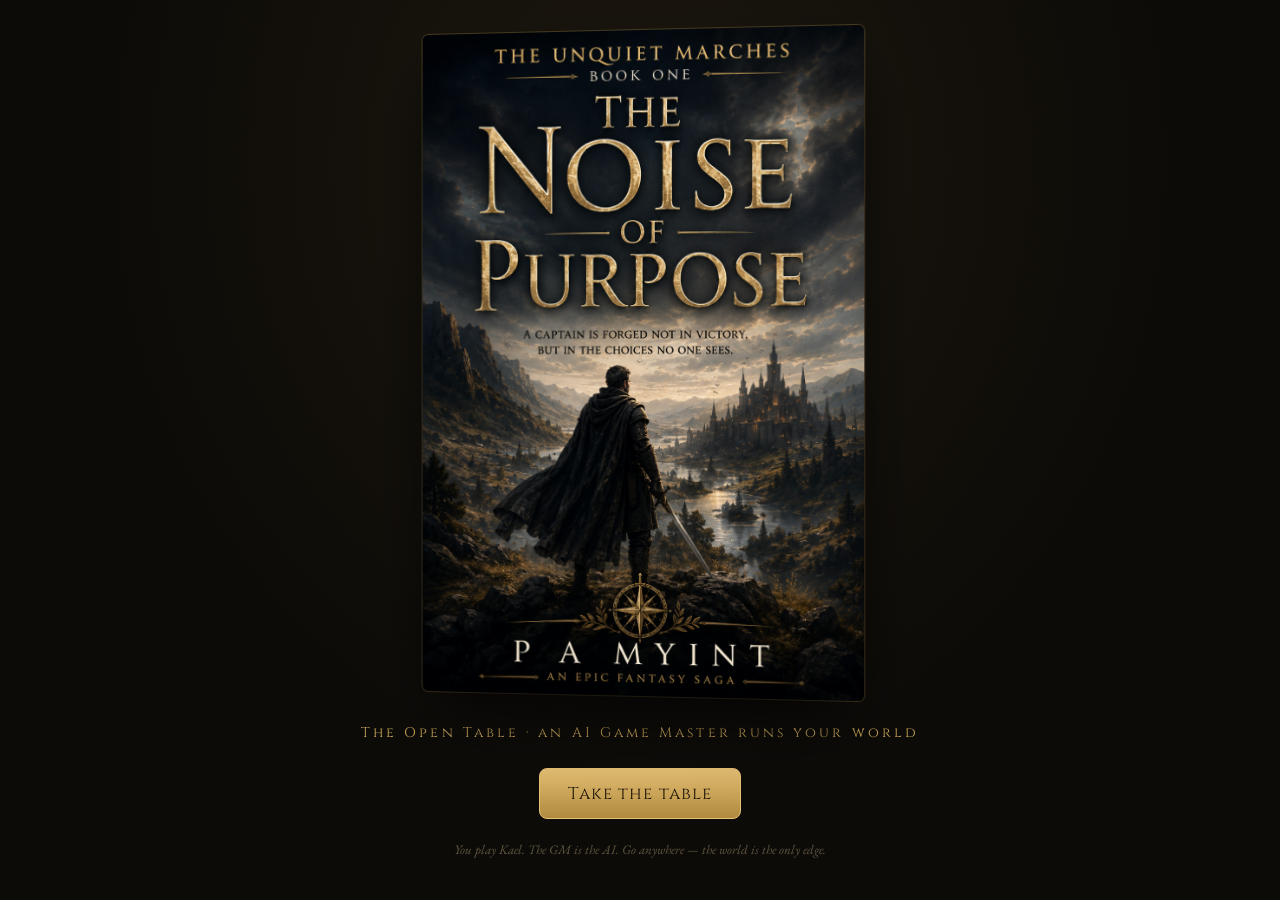
==== play-gm.html @ 0cc5546c "feat: Book One Canon Pack as the GM brain; original-PC open table Per the founder design note. Add c" ====
<!doctype html>
<html lang="en">
<head>
  <meta charset="utf-8" />
  <meta name="viewport" content="width=device-width, initial-scale=1" />
  <title>The Unquiet Marches · The Open Table</title>
  <meta name="theme-color" content="#100e0a" />
  <link rel="icon" href="assets/favicon.svg" type="image/svg+xml" />
  <link rel="stylesheet" href="hud.css" />
</head>
<body>

  <!-- Cover / entry -->
  <section id="cover" class="book">
    <div class="book-cover-stage">
      <div class="bookcover-frame"><img class="bookcover-img" src="assets/cover.png" alt="The Unquiet Marches" /></div>
      <p class="cover-eye" style="margin-top:22px">The Open Table · an AI Game Master runs your world</p>
      <div class="book-cover-cta">
        <button id="beginBtn" class="big-btn">Take the table</button>
        <button id="continueBtn" class="big-btn ghost" style="display:none">Continue the session</button>
      </div>
      <p class="hud-foot" style="margin-top:14px">You play Kael. The GM is the AI. Go anywhere — the world is the only edge.</p>
    </div>
  </section>

  <!-- The table -->
  <div class="hud" id="hud" style="display:none">
    <header class="hud-top">
      <span class="brandmark">THE UNQUIET MARCHES</span>
      <span class="brandsub">The Open Table</span>
      <span class="top-btns">
        <button id="keyBtn" class="mini-btn">API key</button>
        <button id="newBtn" class="mini-btn">New</button>
      </span>
    </header>

    <div class="hud-band two">
      <div class="gm">
        <div class="flourish"><span class="ln"></span>&#10070;<span class="ln"></span></div>
        <p class="eyebrow" id="gmTitle">The Ridge Road</p>
        <div id="gmText"></div>
        <div id="diceTray" class="dice-tray" style="display:none"></div>
      </div>
      <div class="card">
        <div class="port"><img src="assets/favicon.svg" alt="" style="object-fit:contain; padding:22px; opacity:.85" /></div>
        <div class="plate">YOU</div>
        <div class="meta">
          <div class="role">A NEWCOMER TO THE MARCHES</div>
          <div id="kaelStats"></div>
        </div>
      </div>
    </div>

    <div class="board-stage">
      <div class="board">
        <img src="assets/map/core-map.jpg" alt="The Stormwright Cycle — Core Regions map" />
        <div class="vig"></div>
        <div class="tok" id="tokKael" style="left:57%; top:43%;">
          <div class="chip"><img src="assets/icons/purpose.png" alt="" /></div>
          <div class="lbl">Kael</div>
        </div>
      </div>
    </div>

    <div class="hud-actions" id="actions"></div>

    <div class="gm-controls">
      <button id="surgeBtn" class="surge-btn"><img src="assets/icons/force.png" alt="" /> Surge</button>
      <input id="freeInput" type="text" class="free-input" placeholder="Do anything — say it, and the table answers…" autocomplete="off" />
      <button id="sendBtn" class="mini-btn send">Act</button>
    </div>
    <p class="hud-foot"><svg width="15" height="15" viewBox="0 0 24 24" fill="none" stroke="#7a6a44" stroke-width="1.6"><path d="M12 2 21 7v10l-9 5-9-5V7z"/><path d="M12 12 21 7M12 12v10M12 12 3 7"/></svg> the Game Master rolls behind the screen</p>
  </div>

  <!-- Ending -->
  <section id="complete" class="complete" style="display:none">
    <div class="complete-card">
      <p class="cover-eye">The Open Table</p>
      <h1 class="cover-h1">The account closes</h1>
      <div class="complete-grid">
        <div><p class="eyebrow">How it ended</p><div id="completeAccount" class="complete-account"></div></div>
        <div><p class="eyebrow">Kael Vorn</p><div id="completePortrait" class="complete-portrait"></div></div>
      </div>
      <button id="restartBtn" class="big-btn">Take the table again</button>
    </div>
  </section>

  <!-- API key -->
  <section id="keyModal" class="rules-overlay" style="display:none">
    <div class="rules-card" style="max-width:520px; text-align:left">
      <p class="cover-eye">The Game Master needs a key</p>
      <h2 class="rules-title" style="margin-bottom:12px">Enable the AI Game Master</h2>
      <p style="font-family:var(--gr); color:var(--ink); line-height:1.6; margin:0 0 14px">Paste an Anthropic API key. It is stored in this browser only and sent straight to Anthropic — never to any other server. Get one at <b>console.anthropic.com</b>.</p>
      <input id="keyInput" type="password" class="free-input" placeholder="sk-ant-api03-…" autocomplete="off" spellcheck="false" style="width:100%; margin-bottom:14px" />
      <div style="display:flex; gap:12px; flex-wrap:wrap">
        <button id="keySave" class="big-btn">Seat the GM</button>
        <button id="keyMock" class="mini-btn">Try a demo turn (no key)</button>
      </div>
    </div>
  </section>

  <script src="gm-play.js"></script>
</body>
</html>
---- hud.css ----
/* ════════════════════════════════════════════════════════════
   The Unquiet Marches — Game HUD prototype theme
   Brand: near-black + luminous gold · Cinzel titles · EB Garamond body
   Standalone (play-hud.html). Does not touch the live engine.
   ════════════════════════════════════════════════════════════ */
@import url('https://fonts.googleapis.com/css2?family=Cinzel:wght@400;500;600&family=EB+Garamond:ital,wght@0,400;0,500;1,400&display=swap');

:root{
  --black:#14120e; --black2:#1b1813; --panel:#1d1b15; --panelline:#3a3018;
  --gold:#cdaa59; --gold2:#b08a3e; --golddim:#8a6f30;
  --parch:#ece3d0; --ink:#cdbf9f; --muted:#8d7c5a;
  --threat:#8a4a3a; --threat2:#c07a5a;
  --cz:'Cinzel',serif; --gr:'EB Garamond',Georgia,serif;
}
*{box-sizing:border-box}
html,body{margin:0;height:100%}
body{
  background:
    radial-gradient(ellipse at 50% -10%, rgba(205,170,89,0.10), transparent 60%),
    radial-gradient(ellipse at 50% 120%, rgba(120,80,30,0.10), transparent 60%),
    #100e0a;
  color:var(--parch); font-family:var(--gr);
  min-height:100%;
}

.hud{max-width:1500px; margin:0 auto; padding:16px clamp(12px,3vw,40px) 28px}

/* Top bar */
.hud-top{display:flex; align-items:center; justify-content:space-between; gap:12px;
  padding:6px 4px 14px; border-bottom:1px solid #2a2316}
.brandmark{font-family:var(--cz); font-weight:600; color:var(--gold);
  letter-spacing:.24em; font-size:clamp(13px,1.5vw,18px)}
.brandsub{font-family:var(--gr); font-style:italic; color:var(--muted); font-size:clamp(12px,1.2vw,15px)}

/* Top band: foe card · GM box · hero card */
.hud-band{display:grid; grid-template-columns:minmax(120px,160px) 1fr minmax(120px,160px);
  gap:clamp(10px,1.6vw,20px); align-items:start; padding:16px 0}

.gm{background:linear-gradient(180deg, rgba(205,170,89,0.05), transparent 34%), var(--panel);
  border:1px solid var(--panelline); border-radius:10px; padding:14px clamp(14px,2.5vw,30px) 18px}
.gm .flourish{display:flex; align-items:center; justify-content:center; gap:10px; color:var(--golddim); margin-bottom:8px}
.gm .flourish .ln{height:1px; width:clamp(40px,8vw,90px); background:var(--golddim); opacity:.6}
.gm .eyebrow{font-family:var(--cz); color:var(--gold); font-size:11px; letter-spacing:.2em; text-align:center; margin:0 0 10px}
.gm p{margin:0; font-size:clamp(15px,1.5vw,20px); line-height:1.7; color:var(--parch); text-align:center}

/* Cards — Magic-style */
.card{background:#0f0d09; border:2px solid var(--gold); border-radius:9px; overflow:hidden;
  box-shadow:0 10px 26px rgba(0,0,0,.5)}
.card.foe{border-color:var(--threat)}
.card .port{height:clamp(90px,11vw,150px); background:#22293a; position:relative; overflow:hidden;
  display:flex; align-items:flex-end; justify-content:center}
.card.foe .port{background:#34211b}
.card .port img{position:absolute; inset:0; width:100%; height:100%; object-fit:cover; object-position:50% 12%}
.card .port .silh{width:60%; height:86%; background:#161b27; clip-path:polygon(50% 6%,66% 22%,60% 40%,72% 100%,28% 100%,40% 40%,34% 22%)}
.card.foe .port .silh{background:#1c100d}
.card .port .artnote{position:absolute; top:6px; left:0; right:0; text-align:center; color:#5a6577; font-size:9px; font-style:italic}
.card.foe .port .artnote{color:#6e4a3f}
.card .plate{font-family:var(--cz); font-weight:500; background:var(--gold); color:#2a1e06; font-size:clamp(10px,1.1vw,13px); padding:4px 8px; letter-spacing:.03em}
.card.foe .plate{background:var(--threat); color:#2a0f0a}
.card .meta{padding:7px 9px 9px}
.card .role{font-family:var(--cz); color:var(--gold2); font-size:9px; letter-spacing:.12em; margin-bottom:5px}
.card.foe .role{color:var(--threat2)}
.card .quote{font-style:italic; color:var(--ink); font-size:clamp(10px,1vw,12px); line-height:1.4; margin:0 0 7px}
.card .stat{display:flex; justify-content:space-between; font-size:clamp(10px,1vw,12px); color:var(--muted); padding:1px 0}
.card .stat b{color:var(--gold); font-weight:500}
.card .stat.hollow b{color:#9b86a6}

/* The board — your real map, tilted as if looked down upon */
.board-stage{perspective:1700px; display:flex; justify-content:center; padding:6px 0 34px}
.board{position:relative; width:min(1080px,94vw); transform:rotateX(33deg); transform-origin:center 78%;
  border:4px solid var(--gold2); border-radius:8px; overflow:hidden;
  box-shadow:0 40px 70px -20px rgba(0,0,0,.85), 0 0 0 1px rgba(205,170,89,.25)}
.board img{display:block; width:100%; height:auto}
.board .vig{position:absolute; inset:0; pointer-events:none;
  box-shadow:inset 0 0 120px 30px rgba(20,12,4,.5)}
.tok{position:absolute; transform:translate(-50%,-50%); text-align:center; pointer-events:none}
.tok .chip{width:clamp(28px,3.2vw,44px); height:clamp(28px,3.2vw,44px); border-radius:50%;
  background:rgba(18,14,8,.9); border:2.5px solid var(--gold); margin:0 auto;
  display:flex; align-items:center; justify-content:center;
  box-shadow:0 0 14px rgba(205,170,89,.55)}
.tok .chip img{width:62%; height:62%; object-fit:contain}
.tok.foe .chip{border-color:#c0453a; box-shadow:0 0 14px rgba(192,69,58,.55)}
.tok .lbl{font-family:var(--cz); font-size:clamp(9px,1vw,12px); color:#fff;
  text-shadow:0 1px 3px #000; margin-top:3px; letter-spacing:.05em}

/* Action bar — rune buttons */
.hud-actions{display:flex; gap:clamp(8px,1.4vw,16px); justify-content:center; flex-wrap:wrap; padding:2px 0 10px}
.abtn{display:flex; align-items:center; gap:10px; min-width:170px; flex:0 1 220px;
  background:linear-gradient(180deg, rgba(205,170,89,.06), transparent), var(--black2);
  border:1.5px solid var(--gold2); border-radius:9px; padding:10px 14px; cursor:pointer;
  color:var(--parch); font-family:var(--gr); font-size:clamp(13px,1.3vw,16px); text-align:left;
  transition:border-color .15s, background .15s, transform .1s}
.abtn:hover{border-color:var(--gold); background:#241c12; transform:translateY(-1px)}
.abtn .rune{flex:none; width:clamp(28px,3vw,38px); height:clamp(28px,3vw,38px); border:1px solid var(--gold2);
  border-radius:7px; color:var(--gold); font-family:var(--cz); font-size:clamp(12px,1.3vw,15px);
  display:flex; align-items:center; justify-content:center}
.abtn .rune img{width:74%; height:74%; object-fit:contain}
.hud-foot{text-align:center; color:#5f5640; font-style:italic; font-size:13px; padding:8px 0 0}
.hud-foot svg{vertical-align:-2px; margin-right:5px}

/* iPad / narrow — stack so nothing overlaps */
@media (max-width:860px){
  .hud-band{grid-template-columns:1fr 1fr; grid-template-areas:"foe hero" "gm gm"}
  .card.foe{grid-area:foe} .card:not(.foe){grid-area:hero} .gm{grid-area:gm}
  .board{transform:rotateX(26deg); width:96vw}
  .abtn{flex:1 1 44%; min-width:0}
}

/* ── Cover splash ─────────────────────────────────────────── */
.cover-splash{position:fixed; inset:0; overflow:hidden; display:flex; align-items:center; justify-content:center}
.cover-art{position:absolute; inset:0; width:100%; height:100%; object-fit:cover; object-position:center 28%}
.cover-veil{position:absolute; inset:0; background:linear-gradient(180deg, rgba(8,6,4,.5), rgba(8,6,4,.85))}
.cover-inner{position:relative; text-align:center; padding:24px; max-width:700px}
.cover-eye{font-family:var(--cz); color:var(--gold); letter-spacing:.22em; font-size:clamp(11px,1.4vw,14px); margin:0 0 12px}
.cover-h1{font-family:var(--cz); font-weight:600; color:#f3e7c8; font-size:clamp(34px,6vw,64px); line-height:1.05; margin:0 0 14px; text-shadow:0 4px 24px rgba(0,0,0,.8)}
.cover-tag{font-family:var(--gr); font-style:italic; color:var(--ink); font-size:clamp(14px,1.6vw,19px); margin:0 0 28px}
.cover-btns{display:flex; gap:14px; justify-content:center; flex-wrap:wrap}
.big-btn{font-family:var(--cz); letter-spacing:.06em; font-size:clamp(14px,1.5vw,17px); color:#1c1407;
  background:linear-gradient(180deg,#e6c074,#b08a3e); border:1px solid #e6c074; border-radius:8px;
  padding:13px 28px; cursor:pointer; transition:transform .12s, filter .15s}
.big-btn:hover{transform:translateY(-2px); filter:brightness(1.08)}
.big-btn.ghost{background:transparent; color:var(--gold); border-color:var(--gold2)}
.mini-btn{font-family:var(--gr); color:var(--ink); background:transparent; border:1px solid var(--panelline);
  border-radius:7px; padding:6px 14px; cursor:pointer; font-size:13px}
.mini-btn:hover{border-color:var(--gold2); color:var(--parch)}

/* GM body text + shared eyebrow */
.gm #gmText p{margin:0 0 .7em; font-size:clamp(15px,1.5vw,20px); line-height:1.7; color:var(--parch); text-align:center}
.gm #gmText p:last-child{margin-bottom:0}
.eyebrow{font-family:var(--cz); color:var(--gold); font-size:11px; letter-spacing:.2em; text-align:center; margin:0 0 10px}

/* Continue / terminal action button spans full width, centred */
.abtn.continue{flex:0 1 320px; justify-content:center}

/* Session complete */
.complete{position:fixed; inset:0; overflow:auto; background:#100e0a; display:flex; align-items:flex-start; justify-content:center; padding:clamp(24px,5vh,56px) 16px}
.complete-card{max-width:1000px; width:100%; text-align:center}
.complete-grid{display:grid; grid-template-columns:1.3fr 1fr; gap:28px; text-align:left; margin:24px 0 28px}
.complete-account{max-height:52vh; overflow:auto; padding-right:8px}
.complete-account p{font-family:var(--gr); color:var(--ink); font-size:14.5px; line-height:1.55; margin:0 0 .7em; padding-bottom:.6em; border-bottom:1px solid #241d10}
.complete-portrait p{font-family:var(--gr); color:var(--parch); font-style:italic; font-size:16px; line-height:1.6; margin:0 0 .8em}
@media (max-width:760px){ .complete-grid{grid-template-columns:1fr} }

/* ── The book intro ───────────────────────────────────────── */
.book{position:fixed; inset:0; overflow:auto; display:flex; align-items:center; justify-content:center; padding:24px 16px;
  background:radial-gradient(ellipse at 50% 18%, rgba(205,170,89,.08), transparent 60%), #0d0b08}
/* Cover stage — the closed book, contained (not full-bleed) */
.book-cover-stage{text-align:center; max-width:560px}
.bookcover-frame{display:inline-block; border-radius:6px; overflow:hidden;
  box-shadow:0 30px 70px -18px rgba(0,0,0,.9), 0 0 0 1px rgba(205,170,89,.28);
  transform:perspective(1500px) rotateY(-6deg)}
.bookcover-img{display:block; max-height:74vh; width:auto; max-width:88vw}
.book-cover-cta{margin-top:26px; display:flex; gap:14px; justify-content:center; flex-wrap:wrap}
/* Open two-page spread */
.book-spread{width:100%; max-width:1100px}
.spread-inner{position:relative; background:linear-gradient(180deg,#efe5cd,#e7dabc);
  border:1px solid #b08a3e; border-radius:10px; box-shadow:0 30px 70px -20px rgba(0,0,0,.85);
  padding:clamp(20px,3vw,42px)}
.spread-inner::before{content:""; position:absolute; left:50%; top:16px; bottom:60px; width:2px; transform:translateX(-50%);
  background:linear-gradient(180deg,transparent,rgba(90,60,20,.32),transparent)}
.spread-head{text-align:center; margin-bottom:18px}
.spread-eye{font-family:var(--cz); color:#8a5e16; letter-spacing:.2em; font-size:11px; margin:0 0 6px}
.spread-h{font-family:var(--cz); color:#2a1d08; font-weight:600; font-size:clamp(20px,2.6vw,30px); margin:0}
.spread-pages{display:grid; grid-template-columns:1fr 1fr; gap:clamp(20px,4vw,54px)}
.book-spread .page{font-family:var(--gr); color:#2c2415; font-size:clamp(14px,1.45vw,17px); line-height:1.74}
.book-spread .page p{margin:0 0 .9em}
.book-spread:not(.rules-mode) #pageLeft p:first-child::first-letter{font-family:var(--cz); font-size:3.1em; line-height:.78; float:left; padding:4px 9px 0 0; color:#7a5212}
.spread-controls{display:flex; align-items:center; justify-content:space-between; margin-top:22px; padding-top:14px; border-top:1px solid rgba(90,60,20,.25)}
.spread-controls .mini-btn{color:#5a4a2a; border-color:#b08a3e}
.spread-controls .mini-btn:hover{color:#2a1d08; border-color:#8a5e16}
.book-spread.turning .spread-pages{animation:pageturn .42s ease both}
@keyframes pageturn{from{opacity:0; transform:translateX(16px)} to{opacity:1; transform:none}}
@media (max-width:760px){ .spread-pages{grid-template-columns:1fr; gap:8px} .spread-inner::before{display:none} }


/* ── How-to-play: rules rows, Hollow meter, overlay ───────── */
.top-btns{display:flex; gap:8px}
.abtn{align-items:center}
.abtn-label{display:flex; flex-direction:column; line-height:1.25}
.abtn-hint{font-family:var(--cz); font-size:9.5px; letter-spacing:.12em; color:var(--gold2); margin-top:3px; text-transform:uppercase}

.hollow-meter{margin:8px 0 10px; padding:8px 9px; border:1px solid #4a3a52; border-radius:8px; background:rgba(40,30,48,.4)}
.hm-top{display:flex; align-items:center; gap:6px}
.hm-ic{width:16px; height:16px; object-fit:contain; opacity:.9}
.hm-name{font-family:var(--cz); font-size:10px; letter-spacing:.12em; color:#b9a6c6; flex:1}
.hm-val{font-family:var(--cz); font-size:11px; color:#cdbfe0}
.hm-pips{display:flex; gap:3px; margin:6px 0 4px}
.hm-pips .pip{flex:1; height:7px; border-radius:2px; background:#2a2730}
.hm-pips .pip.on{background:#8a78a0}
.hm-pips .pip.on.warn{background:#c0453a}
.hm-cue{font-family:var(--gr); font-style:italic; font-size:10.5px; color:#8d7c5a; text-align:right}
.statgrid{display:grid; grid-template-columns:1fr 1fr; gap:2px 12px}

.qrow{display:flex; align-items:flex-start; gap:10px; margin:0 0 11px; font-family:var(--gr); line-height:1.4}
.qic{flex:none; width:30px; height:30px; border-radius:50%; background:#16120b; border:1px solid #b08a3e; display:flex; align-items:center; justify-content:center}
.qic img{width:64%; height:64%; object-fit:contain}
.rules-h{font-family:var(--cz); letter-spacing:.06em; font-size:15px; margin:0 0 12px}
.book-spread .rules-h{color:#3a2a08}
.book-spread .qrow{color:#2c2415}
.book-spread .qrow b{color:#4a3410}

.rules-overlay{position:fixed; inset:0; z-index:50; background:rgba(8,6,4,.86); display:flex; align-items:center; justify-content:center; padding:20px; overflow:auto}
.rules-card{position:relative; max-width:760px; width:100%; background:#161512; border:1px solid #4a3c1e; border-radius:12px; padding:clamp(20px,3vw,34px); text-align:center}
.rules-title{font-family:var(--cz); font-weight:600; color:#f3e7c8; font-size:clamp(20px,2.4vw,28px); margin:0 0 20px}
.rules-cols{display:grid; grid-template-columns:1fr 1fr; gap:24px; text-align:left}
.rules-overlay .rules-h{color:var(--gold)}
.rules-overlay .qrow{color:var(--ink)}
.rules-overlay .qrow b{color:var(--parch)}
.rules-overlay #rulesRight p{font-family:var(--gr); color:var(--ink); line-height:1.6; margin:0 0 .8em}
.rules-overlay #rulesRight b{color:var(--parch)}
.rules-close{position:absolute; top:10px; right:12px; background:transparent; border:none; color:var(--muted); font-size:18px; cursor:pointer}
@media (max-width:760px){ .rules-cols{grid-template-columns:1fr} }

/* ── The Open Table (AI Game Master) ──────────────────────── */
.hud-band.two{grid-template-columns:1fr clamp(220px,24vw,300px)}
@media (max-width:860px){ .hud-band.two{grid-template-columns:1fr} }
.gm #gmText .thinking{color:var(--muted); font-style:italic}

.meter{margin:8px 0}
.meter .m-top{display:flex; justify-content:space-between; font-size:11px; font-family:var(--cz); letter-spacing:.06em}
.meter .m-top span{color:var(--ink)} .meter .m-top b{color:var(--parch)}
.meter .m-track{height:8px; border-radius:4px; background:#241f17; overflow:hidden; margin-top:4px}
.meter .m-fill{height:100%; border-radius:4px}
.meter.hp .m-fill{background:linear-gradient(90deg,#7a2f28,#c0453a)}
.meter.hp .m-top b{color:#e0928a}
.meter.surge .m-fill{background:linear-gradient(90deg,#b08a3e,#f0d27a); box-shadow:0 0 10px rgba(230,192,116,.6)}
.meter.surge .m-top b{color:#f0d27a}
.meter.hollow{margin-top:12px}
.meter.hollow .hm-pips{display:flex; gap:3px; margin:5px 0 3px}
.meter.hollow .pip{flex:1; height:7px; border-radius:2px; background:#2a2730}
.meter.hollow .pip.on{background:#8a78a0}
.meter.hollow .pip.on.warn{background:#c0453a}
.meter.hollow .hm-cue{font-family:var(--gr); font-style:italic; font-size:11px; color:#8d7c5a; text-align:right}
.meter.hollow .m-top span{color:#b9a6c6} .meter.hollow .m-top b{color:#cdbfe0}

.dice-tray{display:flex; align-items:center; gap:12px; margin-top:14px; padding:10px 14px; border:1px solid var(--gold2); border-radius:9px; background:rgba(205,170,89,.06)}
.dice-tray .die{font-family:var(--cz); font-size:26px; color:var(--gold); min-width:38px; text-align:center}
.dice-tray .die-meta{font-family:var(--gr); color:var(--ink); font-size:14px}
.dice-tray .die-meta b.succ{color:#8aa179} .dice-tray .die-meta b.fail{color:#c0453a}

.gm-controls{display:flex; gap:10px; align-items:center; max-width:900px; margin:6px auto 0; padding:0 8px}
.surge-btn{display:inline-flex; align-items:center; gap:7px; flex:none; font-family:var(--cz); letter-spacing:.06em;
  color:#1c1407; background:linear-gradient(180deg,#f0d27a,#b08a3e); border:1px solid #f0d27a; border-radius:9px;
  padding:10px 16px; cursor:pointer; box-shadow:0 0 14px rgba(230,192,116,.4); transition:transform .1s, filter .15s}
.surge-btn:hover{transform:translateY(-1px); filter:brightness(1.08)}
.surge-btn img{width:18px; height:18px; object-fit:contain}
.free-input{flex:1; min-width:0; background:#14110c; border:1px solid var(--gold2); border-radius:9px; color:var(--parch);
  font-family:var(--gr); font-size:15px; padding:11px 14px}
.free-input:focus{outline:none; border-color:var(--gold)}
.free-input::placeholder{color:#6f6244}
.mini-btn.send{padding:11px 18px; border-color:var(--gold2); color:var(--parch)}
@media (max-width:600px){ .gm-controls{flex-wrap:wrap} .free-input{order:3; flex:1 1 100%} }

/* a11y: visible focus */
.abtn:focus-visible, .big-btn:focus-visible, .mini-btn:focus-visible, .surge-btn:focus-visible,
.free-input:focus-visible, .rules-close:focus-visible{outline:2px solid var(--gold); outline-offset:2px}
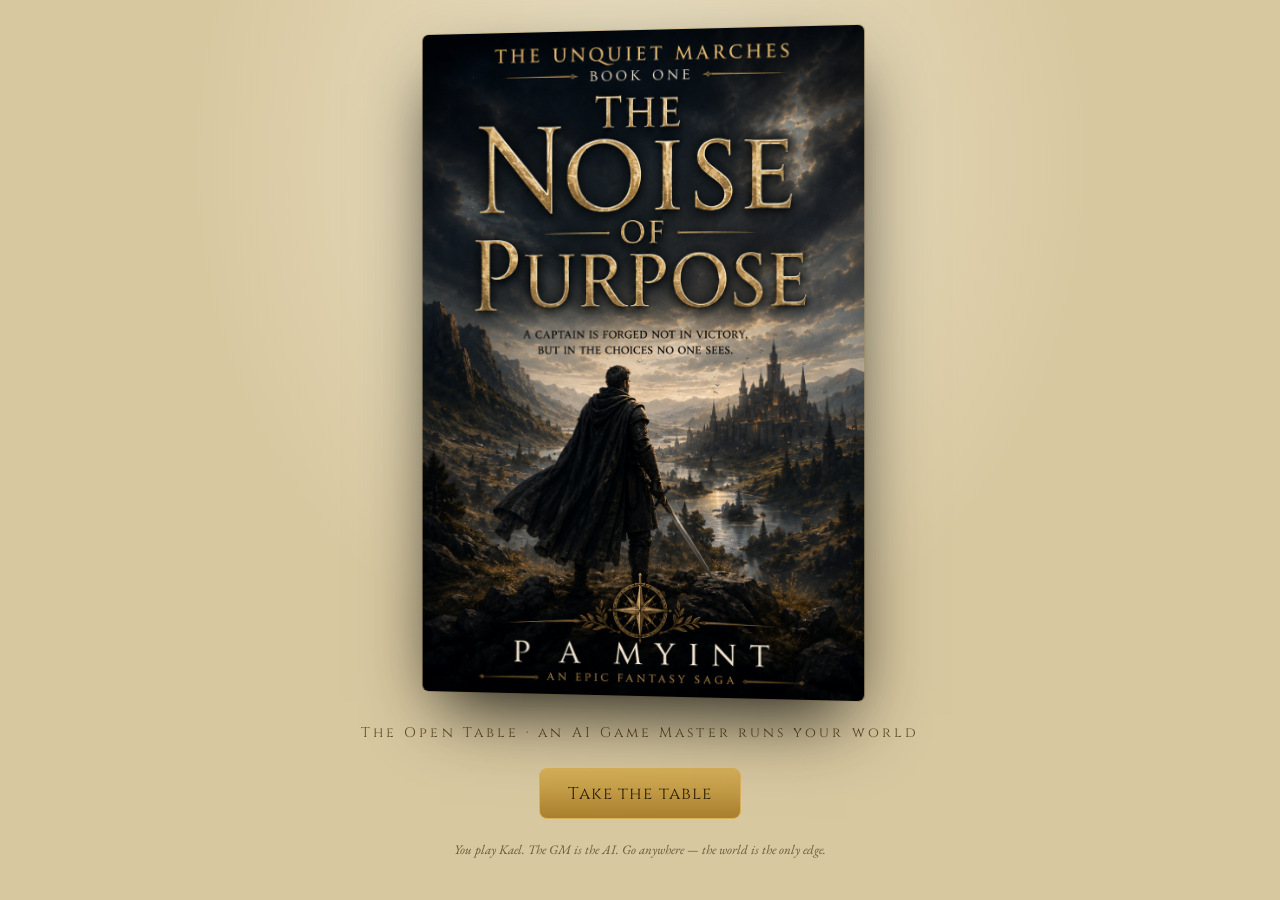
==== commit 6aa3e73f: "feat: Aged Vellum theme — the illuminated tome (Open Table) Reskin the Open Table from the dark HUD " ====
--- a/play-gm.html
+++ b/play-gm.html
@@ -7,8 +7,9 @@
   <meta name="theme-color" content="#100e0a" />
   <link rel="icon" href="assets/favicon.svg" type="image/svg+xml" />
   <link rel="stylesheet" href="hud.css" />
+  <link rel="stylesheet" href="theme-vellum.css" />
 </head>
-<body>
+<body class="vellum">
 
   <!-- Cover / entry -->
   <section id="cover" class="book">
@@ -24,7 +25,7 @@
   </section>
 
   <!-- The table -->
-  <div class="hud" id="hud" style="display:none">
+  <div class="hud hud-table" id="hud" style="display:none">
     <header class="hud-top">
       <span class="brandmark">THE UNQUIET MARCHES</span>
       <span class="brandsub">The Open Table</span>
@@ -34,42 +35,41 @@
       </span>
     </header>
 
-    <div class="hud-band two">
-      <div class="gm">
-        <div class="flourish"><span class="ln"></span>&#10070;<span class="ln"></span></div>
-        <p class="eyebrow" id="gmTitle">The Ridge Road</p>
-        <div id="gmText"></div>
-        <div id="diceTray" class="dice-tray" style="display:none"></div>
-      </div>
-      <div class="card">
-        <div class="port"><img src="assets/favicon.svg" alt="" style="object-fit:contain; padding:22px; opacity:.85" /></div>
-        <div class="plate">YOU</div>
-        <div class="meta">
-          <div class="role">A NEWCOMER TO THE MARCHES</div>
-          <div id="kaelStats"></div>
+    <div class="table-grid">
+      <div class="table-map">
+        <div class="board">
+          <img src="assets/map/core-map.jpg" alt="The Stormwright Cycle — Core Regions map" />
+          <div class="vig"></div>
+          <div class="tok" id="tokKael" style="left:57%; top:43%;">
+            <div class="chip"><img src="assets/icons/purpose.png" alt="" /></div>
+            <div class="lbl">Kael</div>
+          </div>
         </div>
       </div>
+
+      <aside class="table-rail">
+        <div class="gm">
+          <div class="flourish"><span class="ln"></span>&#10070;<span class="ln"></span></div>
+          <p class="eyebrow" id="gmTitle">The Eastern Marches</p>
+          <div id="gmText"></div>
+          <div id="diceTray" class="dice-tray" style="display:none"></div>
+        </div>
+        <div class="card rail-card">
+          <div class="port"><img src="assets/favicon.svg" alt="" style="object-fit:contain; padding:14px; opacity:.85" /></div>
+          <div class="meta">
+            <div class="plate-inline">YOU <span class="role">· a newcomer to the Marches</span></div>
+            <div id="kaelStats"></div>
+          </div>
+        </div>
+        <div class="hud-actions" id="actions"></div>
+        <div class="gm-controls">
+          <button id="surgeBtn" class="surge-btn"><img src="assets/icons/force.png" alt="" /> Surge</button>
+          <input id="freeInput" type="text" class="free-input" placeholder="Do anything — say it…" autocomplete="off" />
+          <button id="sendBtn" class="mini-btn send">Act</button>
+        </div>
+        <p class="hud-foot"><svg width="14" height="14" viewBox="0 0 24 24" fill="none" stroke="#7a6a44" stroke-width="1.6"><path d="M12 2 21 7v10l-9 5-9-5V7z"/><path d="M12 12 21 7M12 12v10M12 12 3 7"/></svg> the GM rolls behind the screen</p>
+      </aside>
     </div>
-
-    <div class="board-stage">
-      <div class="board">
-        <img src="assets/map/core-map.jpg" alt="The Stormwright Cycle — Core Regions map" />
-        <div class="vig"></div>
-        <div class="tok" id="tokKael" style="left:57%; top:43%;">
-          <div class="chip"><img src="assets/icons/purpose.png" alt="" /></div>
-          <div class="lbl">Kael</div>
-        </div>
-      </div>
-    </div>
-
-    <div class="hud-actions" id="actions"></div>
-
-    <div class="gm-controls">
-      <button id="surgeBtn" class="surge-btn"><img src="assets/icons/force.png" alt="" /> Surge</button>
-      <input id="freeInput" type="text" class="free-input" placeholder="Do anything — say it, and the table answers…" autocomplete="off" />
-      <button id="sendBtn" class="mini-btn send">Act</button>
-    </div>
-    <p class="hud-foot"><svg width="15" height="15" viewBox="0 0 24 24" fill="none" stroke="#7a6a44" stroke-width="1.6"><path d="M12 2 21 7v10l-9 5-9-5V7z"/><path d="M12 12 21 7M12 12v10M12 12 3 7"/></svg> the Game Master rolls behind the screen</p>
   </div>
 
   <!-- Ending -->
--- a/hud.css
+++ b/hud.css
@@ -23,7 +23,8 @@
   min-height:100%;
 }
 
-.hud{max-width:1500px; margin:0 auto; padding:16px clamp(12px,3vw,40px) 28px}
+.hud{max-width:min(2100px, 96vw); margin:0 auto; padding:16px clamp(12px,3vw,40px) 28px}
+.gm #gmText{max-width:80ch; margin-left:auto; margin-right:auto}
 
 /* Top bar */
 .hud-top{display:flex; align-items:center; justify-content:space-between; gap:12px;
@@ -67,7 +68,7 @@
 
 /* The board — your real map, tilted as if looked down upon */
 .board-stage{perspective:1700px; display:flex; justify-content:center; padding:6px 0 34px}
-.board{position:relative; width:min(1080px,94vw); transform:rotateX(33deg); transform-origin:center 78%;
+.board{position:relative; width:min(1500px,82vw); transform:rotateX(33deg); transform-origin:center 78%;
   border:4px solid var(--gold2); border-radius:8px; overflow:hidden;
   box-shadow:0 40px 70px -20px rgba(0,0,0,.85), 0 0 0 1px rgba(205,170,89,.25)}
 .board img{display:block; width:100%; height:auto}
@@ -254,3 +255,41 @@
 /* a11y: visible focus */
 .abtn:focus-visible, .big-btn:focus-visible, .mini-btn:focus-visible, .surge-btn:focus-visible,
 .free-input:focus-visible, .rules-close:focus-visible{outline:2px solid var(--gold); outline-offset:2px}
+
+/* ── Open Table — viewport-fit responsive layout ──────────── */
+.hud-table{height:100vh; max-width:none; margin:0; padding:0; display:flex; flex-direction:column; overflow:hidden}
+.hud-table .hud-top{padding:10px clamp(12px,2vw,28px); flex:none}
+.table-grid{flex:1; min-height:0; display:grid; grid-template-columns:1fr minmax(320px, min(26vw, 460px)); gap:clamp(12px,1.5vw,22px); padding:0 clamp(12px,2vw,28px) 12px}
+.table-map{min-width:0; min-height:0; display:flex; align-items:center; justify-content:center; perspective:1600px; overflow:hidden}
+.table-map .board{width:100%; max-height:100%; transform:rotateX(14deg); transform-origin:center 60%; margin:0}
+.table-map .board img{width:100%; height:auto; max-height:80vh; object-fit:cover; object-position:center}
+.table-rail{min-width:0; min-height:0; display:flex; flex-direction:column; gap:10px; overflow:hidden}
+.table-rail .gm{flex:1 1 auto; min-height:0; overflow-y:auto; scrollbar-width:thin; scrollbar-color:rgba(205,170,89,.35) transparent}
+.table-rail .gm #gmText{max-width:none}
+.table-rail > .card, .table-rail > .hud-actions, .table-rail > .gm-controls, .table-rail > .hud-foot{flex:none}
+.table-rail .hud-actions{padding:2px 0; justify-content:flex-start}
+.table-rail .gm-controls{margin:0; padding:0}
+.table-rail .hud-foot{margin:0; padding:4px 0 2px}
+/* compact character card in the rail */
+.rail-card{display:grid; grid-template-columns:62px 1fr; align-items:stretch; background:#0f0d09; border:1px solid var(--gold2); box-shadow:none}
+.rail-card .port{position:relative; min-height:72px; height:auto; display:flex; align-items:center; justify-content:center; background:#161310}
+.rail-card .port img{position:static; width:100%; height:100%; object-fit:contain}
+.rail-card .meta{padding:9px 11px}
+.plate-inline{font-family:var(--cz); color:var(--gold); font-size:12px; letter-spacing:.08em; margin-bottom:6px}
+.plate-inline .role{font-family:var(--gr); color:var(--muted); font-style:italic; letter-spacing:0; font-size:11px}
+
+/* Tablet / phone: stack and let the page scroll */
+@media (max-width:1000px){
+  .hud-table{height:auto; min-height:100vh; overflow:visible}
+  .table-grid{grid-template-columns:1fr; padding:0 12px 16px}
+  .table-rail{overflow:visible}
+  .table-rail .gm{overflow:visible}
+  .table-map .board{transform:rotateX(10deg)}
+  .table-map .board img{max-height:46vh}
+}
+@media (max-width:560px){
+  .table-map .board{transform:none}
+  .table-map .board img{max-height:40vh}
+  .gm-controls{flex-wrap:wrap}
+  .free-input{order:3; flex:1 1 100%}
+}
--- a/theme-vellum.css
+++ b/theme-vellum.css
@@ -0,0 +1,96 @@
+/* ════════════════════════════════════════════════════════════
+   Theme: Aged Vellum — the illuminated tome
+   "Like Bilbo's book" — warm vellum pages, sepia ink, gilt
+   drop-caps and ornament. Light reskin over hud.css.
+   Activated by body.vellum.
+   ════════════════════════════════════════════════════════════ */
+body.vellum{
+  --v-desk:#cdb682; --v-page:#ece0c2; --v-page2:#f4ecd6;
+  --v-ink:#33291a; --v-ink-soft:#6a5836; --v-head:#5f4a22;
+  --v-gilt:#9a7b3a; --v-gilt2:#b8902f; --v-rule:#c2a86a;
+  --v-crimson:#9c4a3a; --v-violet:#7a6a86;
+  color:var(--v-ink);
+  background:
+    radial-gradient(ellipse at 22% 18%, rgba(255,250,235,.55), transparent 42%),
+    radial-gradient(ellipse at 80% 86%, rgba(150,120,60,.18), transparent 46%),
+    radial-gradient(ellipse at 60% 40%, rgba(120,90,40,.10), transparent 60%),
+    #d8c8a0;
+}
+
+/* Top bar */
+.vellum .hud-top{border-bottom:1px solid var(--v-rule)}
+.vellum .brandmark{color:var(--v-head)}
+.vellum .brandsub{color:var(--v-ink-soft)}
+.vellum .mini-btn{color:var(--v-ink-soft); border-color:var(--v-gilt); background:rgba(255,250,235,.35)}
+.vellum .mini-btn:hover{color:var(--v-ink); border-color:var(--v-gilt2); background:rgba(255,250,235,.6)}
+
+/* The GM narration — the open page */
+.vellum .gm{
+  background:linear-gradient(180deg, var(--v-page2), var(--v-page));
+  border:1px solid var(--v-gilt); border-radius:8px;
+  box-shadow:inset 0 0 0 1px rgba(255,250,235,.4), inset 0 0 40px rgba(140,110,55,.10);
+}
+.vellum .gm .flourish{color:var(--v-gilt2)}
+.vellum .gm .flourish .ln{background:var(--v-gilt2)}
+.vellum .gm .eyebrow, .vellum .eyebrow{color:var(--v-head)}
+.vellum .gm #gmText p{color:var(--v-ink)}
+.vellum .gm #gmText .thinking{color:var(--v-ink-soft)}
+.vellum .gm #gmText p:first-child::first-letter{
+  font-family:'Cinzel',serif; font-weight:600; font-size:3.4em; line-height:.74;
+  float:left; padding:6px 10px 0 0; color:var(--v-gilt2);
+}
+
+/* Character card */
+.vellum .rail-card, .vellum .card{background:var(--v-page2); border:1px solid var(--v-gilt); box-shadow:none}
+.vellum .rail-card .port{background:var(--v-page)}
+.vellum .plate-inline{color:var(--v-head)} .vellum .plate-inline .role{color:var(--v-ink-soft)}
+.vellum .card .plate{background:var(--v-gilt); color:#2a1e06}
+.vellum .card .role{color:var(--v-ink-soft)}
+
+/* Meters */
+.vellum .meter .m-top span{color:var(--v-ink-soft)} .vellum .meter .m-top b{color:var(--v-ink)}
+.vellum .meter .m-track{background:#d4c194}
+.vellum .meter.hp .m-fill{background:linear-gradient(90deg,#7a2f28,#9c4a3a)} .vellum .meter.hp .m-top b{color:#8a3a2e}
+.vellum .meter.surge .m-fill{background:linear-gradient(90deg,#9a7b3a,#c69a30); box-shadow:none} .vellum .meter.surge .m-top b{color:#9a6f12}
+.vellum .meter.hollow .m-top span{color:#6a5a78} .vellum .meter.hollow .m-top b{color:#574862}
+.vellum .meter.hollow .hm-pips .pip{background:#d4c194}
+.vellum .meter.hollow .hm-pips .pip.on{background:var(--v-violet)}
+.vellum .meter.hollow .hm-pips .pip.on.warn{background:var(--v-crimson)}
+.vellum .meter.hollow .hm-cue{color:var(--v-ink-soft)}
+
+/* Action buttons */
+.vellum .abtn{background:rgba(255,250,235,.4); border:1px solid var(--v-gilt); color:var(--v-ink)}
+.vellum .abtn:hover{border-color:var(--v-gilt2); background:rgba(255,250,235,.7)}
+.vellum .abtn .abtn-label{color:var(--v-ink)}
+
+/* Surge button + free input + dice */
+.vellum .surge-btn{background:linear-gradient(180deg,#d9b25a,#a87f2c); border-color:#d9b25a; color:#2a1e06; box-shadow:none}
+.vellum .free-input{background:var(--v-page2); border:1px solid var(--v-gilt); color:var(--v-ink)}
+.vellum .free-input::placeholder{color:var(--v-ink-soft)}
+.vellum .free-input:focus{border-color:var(--v-gilt2)}
+.vellum .dice-tray{background:rgba(255,250,235,.4); border:1px solid var(--v-gilt)}
+.vellum .dice-tray .die{color:var(--v-gilt2)} .vellum .dice-tray .die-meta{color:var(--v-ink)}
+.vellum .dice-tray .die-meta b.succ{color:#5a7a3a} .vellum .dice-tray .die-meta b.fail{color:var(--v-crimson)}
+.vellum .hud-foot{color:var(--v-ink-soft)} .vellum .hud-foot svg{stroke:var(--v-gilt2)}
+
+/* The map plate — framed like an illustration in the book */
+.vellum .board{border-color:var(--v-gilt2); box-shadow:0 14px 30px -14px rgba(80,55,20,.5), 0 0 0 1px rgba(255,250,235,.4)}
+.vellum .board .vig{box-shadow:inset 0 0 90px 24px rgba(90,60,25,.35)}
+.vellum .tok .lbl{color:#3a2a12; text-shadow:0 1px 2px rgba(255,250,235,.7)}
+.vellum .tok .chip{background:var(--v-page2)}
+
+/* Cover + intro spread + complete + key modal on vellum */
+.vellum.book, .vellum #cover, .vellum .complete{background:
+  radial-gradient(ellipse at 50% 18%, rgba(255,250,235,.5), transparent 50%), #d8c8a0}
+.vellum .cover-eye{color:var(--v-head)}
+.vellum .cover-h1, .vellum .rules-title, .vellum .complete .cover-h1{color:var(--v-head); text-shadow:none}
+.vellum .cover-tag{color:var(--v-ink-soft)}
+.vellum .complete-account p{color:var(--v-ink); border-bottom-color:var(--v-rule)}
+.vellum .complete-portrait p{color:var(--v-ink-soft)}
+.vellum .rules-card, .vellum .rules-overlay .rules-card{background:var(--v-page2); border-color:var(--v-gilt)}
+.vellum .rules-overlay{background:rgba(60,45,20,.6)}
+.vellum .rules-overlay .qrow, .vellum .rules-overlay #rulesRight p{color:var(--v-ink)}
+.vellum .rules-overlay .qrow b, .vellum .rules-overlay #rulesRight b{color:var(--v-head)}
+.vellum .rules-overlay .rules-h{color:var(--v-head)}
+.vellum .big-btn{background:linear-gradient(180deg,#d9b25a,#a87f2c); border-color:#d9b25a; color:#2a1e06}
+.vellum .big-btn.ghost{background:transparent; color:var(--v-head); border-color:var(--v-gilt)}
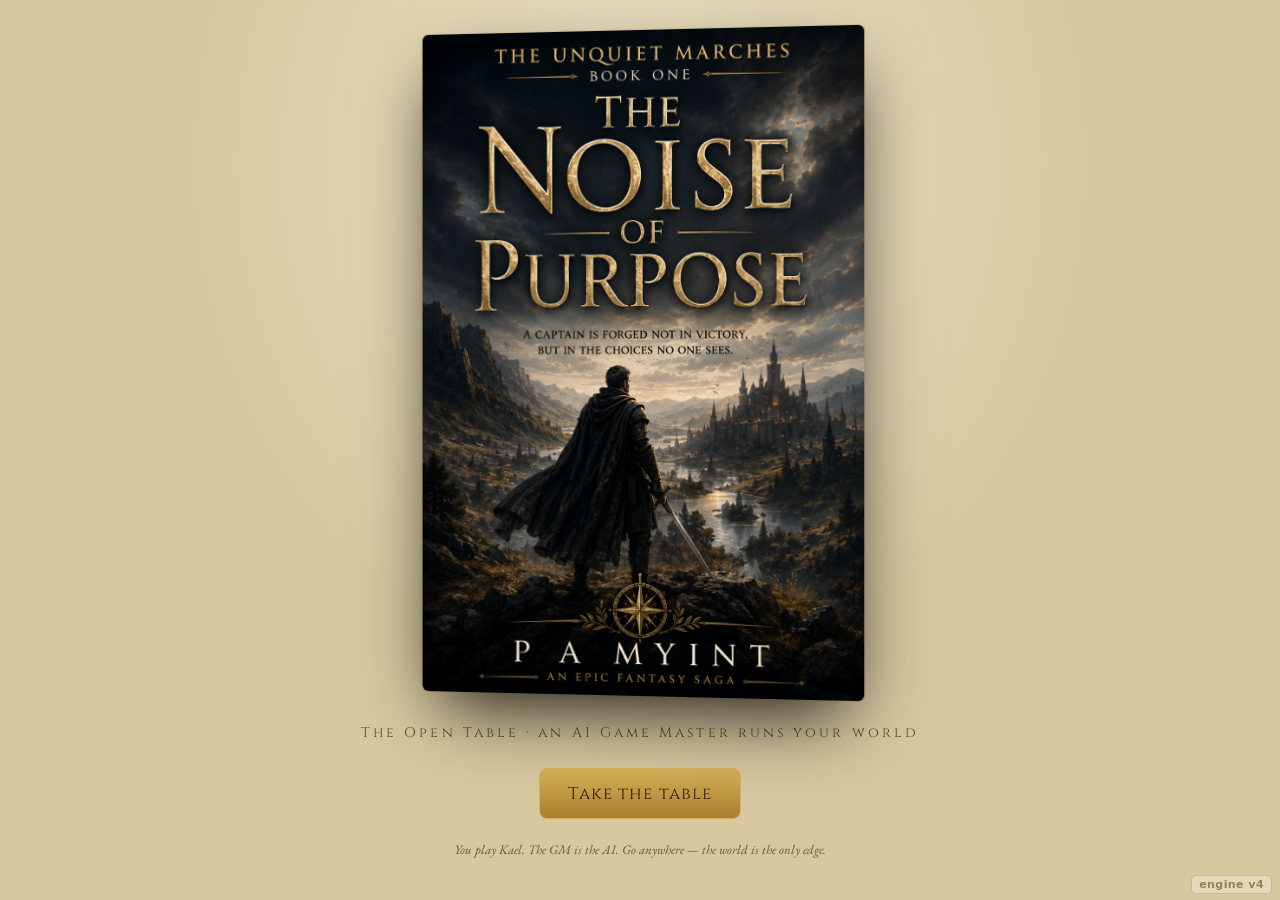
==== commit 7068bd69: "Add build badge and one-click connection test to the Open Table Three blind fixes shipped without ev" ====
--- a/play-gm.html
+++ b/play-gm.html
@@ -91,14 +91,18 @@
       <p class="cover-eye">The Game Master needs a key</p>
       <h2 class="rules-title" style="margin-bottom:12px">Enable the AI Game Master</h2>
       <p style="font-family:var(--gr); color:var(--ink); line-height:1.6; margin:0 0 14px">Paste an Anthropic API key. It is stored in this browser only and sent straight to Anthropic — never to any other server. Get one at <b>console.anthropic.com</b>.</p>
+      <p id="keyError" style="display:none; font-family:var(--gr); color:#a23a2a; background:rgba(162,58,42,.10); border:1px solid rgba(162,58,42,.45); border-radius:6px; padding:9px 12px; line-height:1.5; margin:0 0 14px"></p>
       <input id="keyInput" type="password" class="free-input" placeholder="sk-ant-api03-…" autocomplete="off" spellcheck="false" style="width:100%; margin-bottom:14px" />
       <div style="display:flex; gap:12px; flex-wrap:wrap">
         <button id="keySave" class="big-btn">Seat the GM</button>
+        <button id="keyTest" class="mini-btn">Test connection</button>
         <button id="keyMock" class="mini-btn">Try a demo turn (no key)</button>
       </div>
     </div>
   </section>
 
-  <script src="gm-play.js"></script>
+  <div id="buildBadge" aria-hidden="true" style="position:fixed; right:8px; bottom:6px; z-index:60; font:600 11px/1 system-ui,sans-serif; letter-spacing:.04em; color:rgba(95,74,34,.62); background:rgba(236,224,194,.72); border:1px solid rgba(154,123,58,.35); border-radius:5px; padding:3px 7px; pointer-events:none"></div>
+
+  <script src="gm-play.js?v=4"></script>
 </body>
 </html>
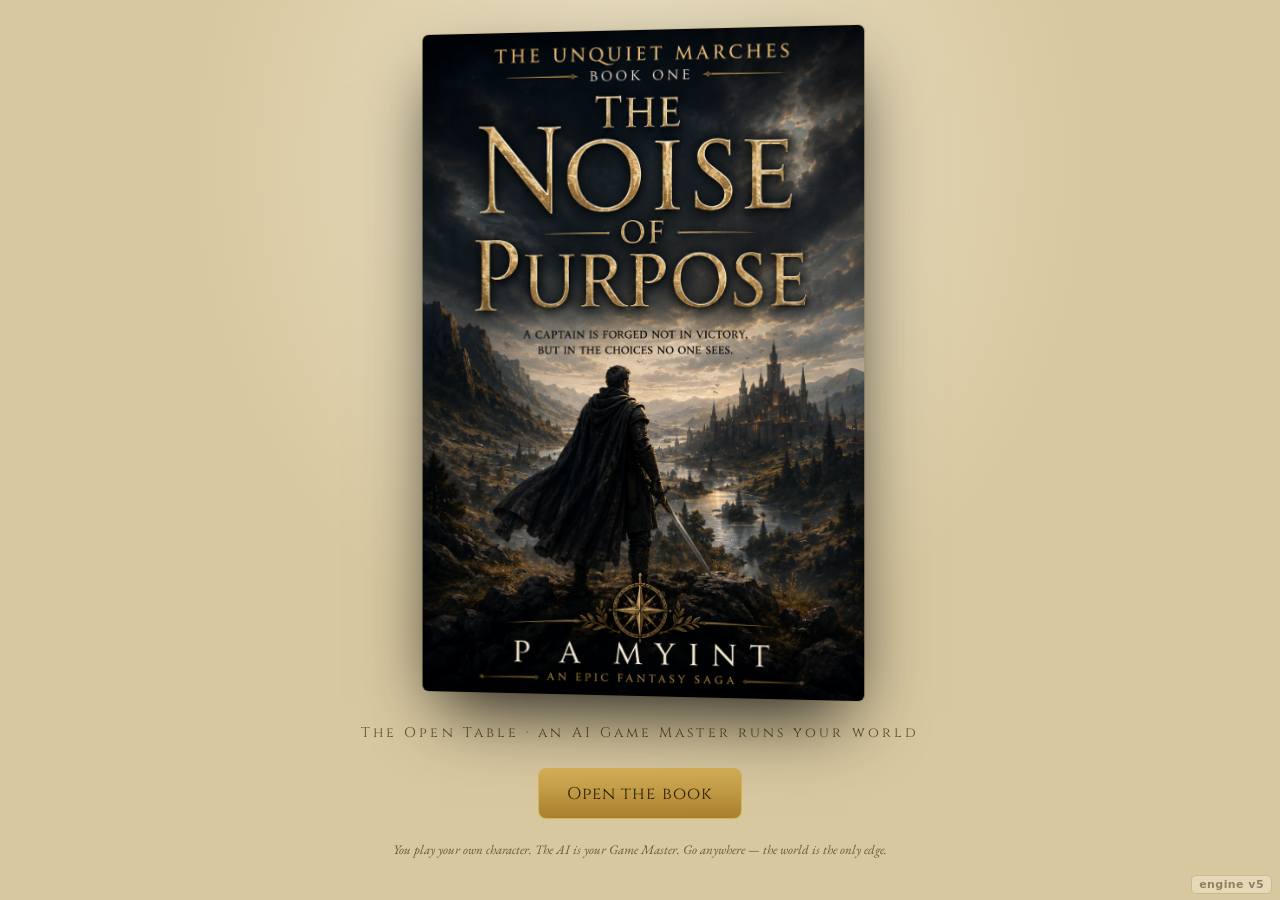
==== commit 980959d4: "Restore the Foreword and Prologue before the Open Table The Open Table opened cover → straight to th" ====
--- a/play-gm.html
+++ b/play-gm.html
@@ -13,14 +13,33 @@
 
   <!-- Cover / entry -->
   <section id="cover" class="book">
-    <div class="book-cover-stage">
+    <div id="bookCover" class="book-cover-stage">
       <div class="bookcover-frame"><img class="bookcover-img" src="assets/cover.png" alt="The Unquiet Marches" /></div>
       <p class="cover-eye" style="margin-top:22px">The Open Table · an AI Game Master runs your world</p>
       <div class="book-cover-cta">
-        <button id="beginBtn" class="big-btn">Take the table</button>
+        <button id="openBtn" class="big-btn">Open the book</button>
         <button id="continueBtn" class="big-btn ghost" style="display:none">Continue the session</button>
       </div>
-      <p class="hud-foot" style="margin-top:14px">You play Kael. The GM is the AI. Go anywhere — the world is the only edge.</p>
+      <p class="hud-foot" style="margin-top:14px">You play your own character. The AI is your Game Master. Go anywhere — the world is the only edge.</p>
+    </div>
+
+    <!-- Foreword → Prologue → into the world (Bilbo's-book open) -->
+    <div id="bookSpread" class="book-spread" style="display:none">
+      <div class="spread-inner">
+        <header class="spread-head">
+          <p class="spread-eye" id="spreadEye"></p>
+          <h2 class="spread-h" id="spreadHead"></h2>
+        </header>
+        <div class="spread-pages">
+          <div class="page" id="pageLeft"></div>
+          <div class="page-gutter" aria-hidden="true"></div>
+          <div class="page" id="pageRight"></div>
+        </div>
+        <div class="spread-controls">
+          <button id="backBtn" class="mini-btn">&lsaquo; Back</button>
+          <button id="turnBtn" class="big-btn">Turn the page &rsaquo;</button>
+        </div>
+      </div>
     </div>
   </section>
 
@@ -103,6 +122,6 @@
 
   <div id="buildBadge" aria-hidden="true" style="position:fixed; right:8px; bottom:6px; z-index:60; font:600 11px/1 system-ui,sans-serif; letter-spacing:.04em; color:rgba(95,74,34,.62); background:rgba(236,224,194,.72); border:1px solid rgba(154,123,58,.35); border-radius:5px; padding:3px 7px; pointer-events:none"></div>
 
-  <script src="gm-play.js?v=4"></script>
+  <script src="gm-play.js?v=5"></script>
 </body>
 </html>
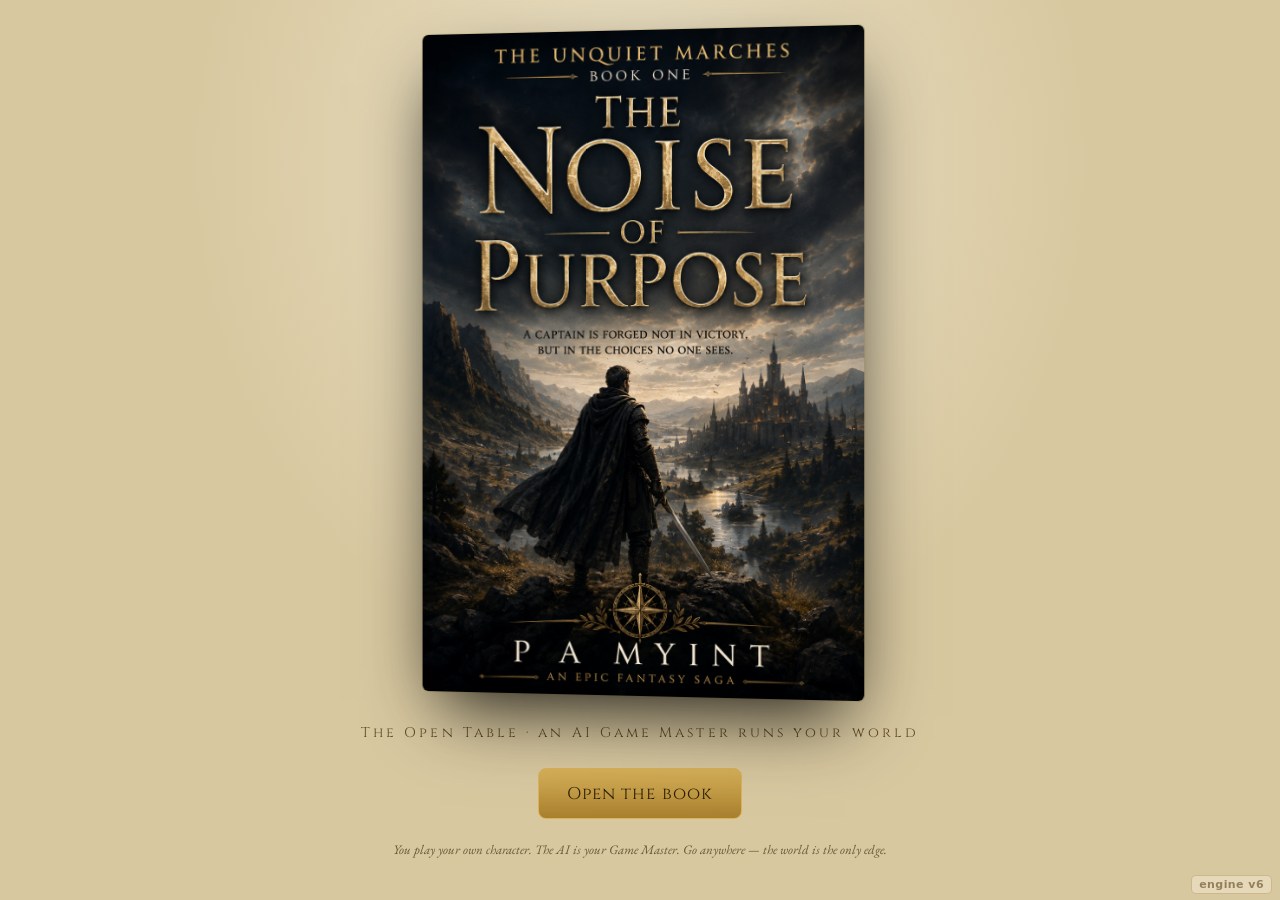
==== commit 50c2b312: "Make the Open Table player-agnostic and fix the Hollow maximum Aligns the UI with the open-table dir" ====
--- a/play-gm.html
+++ b/play-gm.html
@@ -57,11 +57,11 @@
     <div class="table-grid">
       <div class="table-map">
         <div class="board">
-          <img src="assets/map/core-map.jpg" alt="The Stormwright Cycle — Core Regions map" />
+          <img src="assets/map/core-map.jpg" alt="The Unquiet Marches — core regions map" />
           <div class="vig"></div>
-          <div class="tok" id="tokKael" style="left:57%; top:43%;">
+          <div class="tok" id="tokPlayer" style="left:57%; top:43%;">
             <div class="chip"><img src="assets/icons/purpose.png" alt="" /></div>
-            <div class="lbl">Kael</div>
+            <div class="lbl">You</div>
           </div>
         </div>
       </div>
@@ -77,7 +77,7 @@
           <div class="port"><img src="assets/favicon.svg" alt="" style="object-fit:contain; padding:14px; opacity:.85" /></div>
           <div class="meta">
             <div class="plate-inline">YOU <span class="role">· a newcomer to the Marches</span></div>
-            <div id="kaelStats"></div>
+            <div id="playerStats"></div>
           </div>
         </div>
         <div class="hud-actions" id="actions"></div>
@@ -98,7 +98,7 @@
       <h1 class="cover-h1">The account closes</h1>
       <div class="complete-grid">
         <div><p class="eyebrow">How it ended</p><div id="completeAccount" class="complete-account"></div></div>
-        <div><p class="eyebrow">Kael Vorn</p><div id="completePortrait" class="complete-portrait"></div></div>
+        <div><p class="eyebrow">Your character</p><div id="completePortrait" class="complete-portrait"></div></div>
       </div>
       <button id="restartBtn" class="big-btn">Take the table again</button>
     </div>
@@ -122,6 +122,6 @@
 
   <div id="buildBadge" aria-hidden="true" style="position:fixed; right:8px; bottom:6px; z-index:60; font:600 11px/1 system-ui,sans-serif; letter-spacing:.04em; color:rgba(95,74,34,.62); background:rgba(236,224,194,.72); border:1px solid rgba(154,123,58,.35); border-radius:5px; padding:3px 7px; pointer-events:none"></div>
 
-  <script src="gm-play.js?v=5"></script>
+  <script src="gm-play.js?v=6"></script>
 </body>
 </html>
